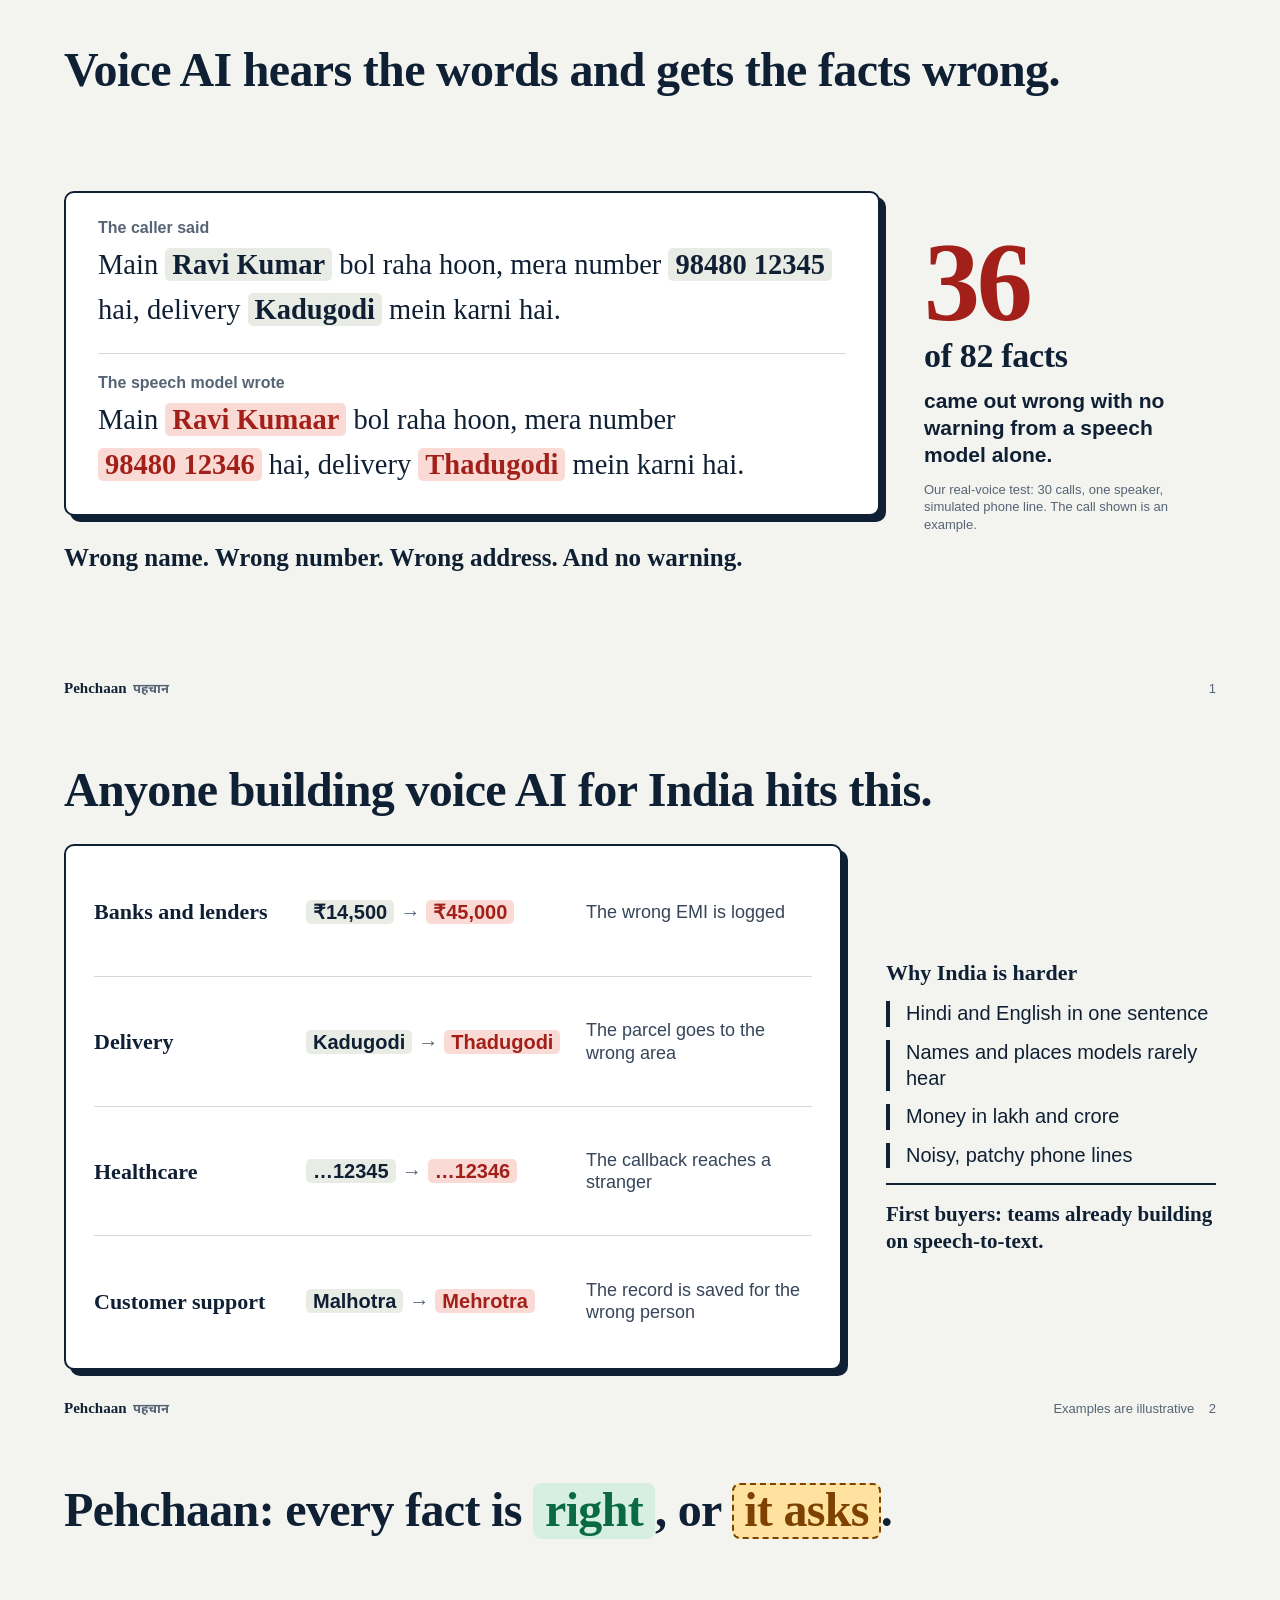
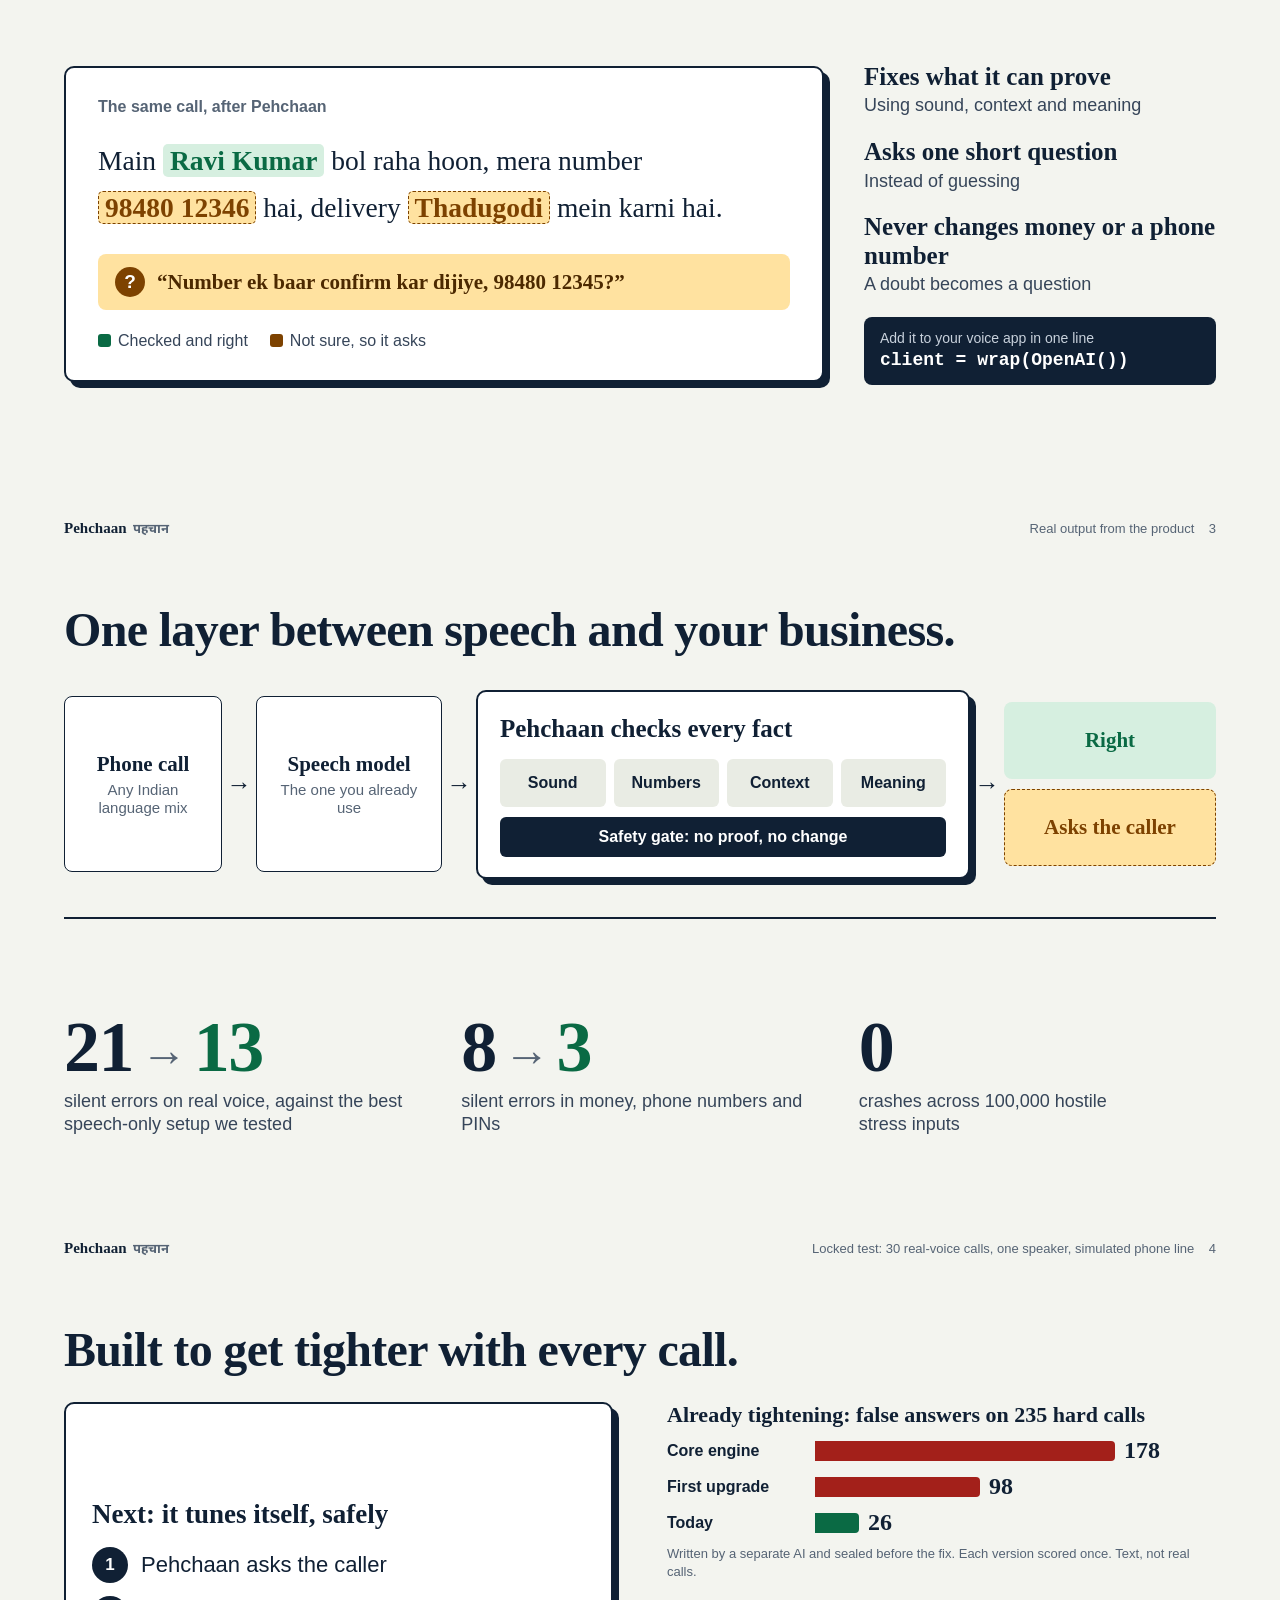
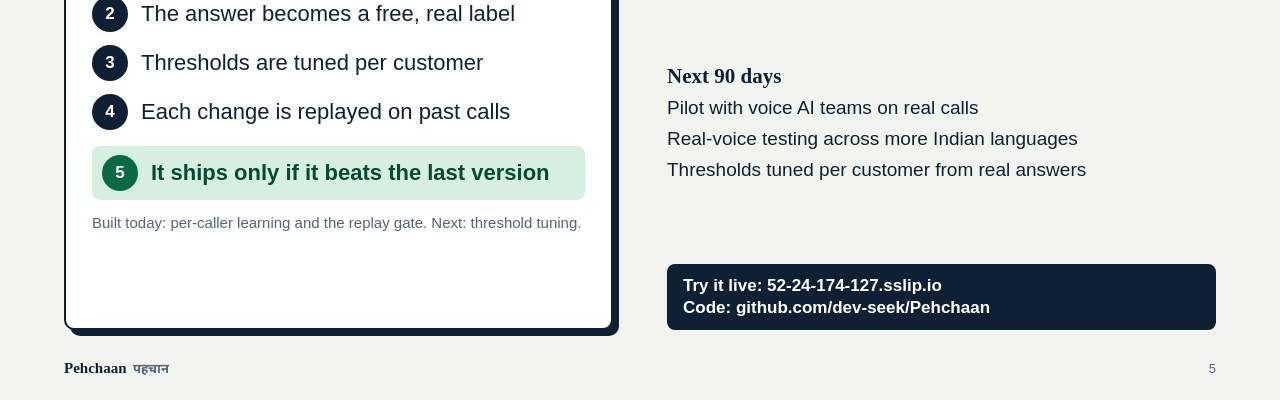
==== docs/deck/deck.html @ 42895336 "Add the five-slide deck and run on machines without git A blank Ubuntu server has no git, and the ru" ====
<!doctype html>
<html lang="en">
<head>
<meta charset="utf-8">
<title>Pehchaan</title>
<style>
@font-face { font-family: "Pehchaan Indic"; src: url("../../app/static/fonts/noto-devanagari-700.woff2") format("woff2"); font-weight: 700; unicode-range: U+0900-097F; }
@page { size: 1280px 720px; margin: 0; }
:root {
  --ink: #102034; --ink-2: #364559; --ink-3: #566475; --paper: #f3f4ef; --card: #fff; --sunk: #e9ece4; --line: #d5dacf;
  --ok: #0a6a44; --ok-bg: #d6efe0; --ask: #7d4200; --ask-bg: #ffe2a0; --wrong: #a3201a; --wrong-bg: #fadad5;
  --serif: "Pehchaan Indic", "Iowan Old Style", "Palatino Linotype", Palatino, Georgia, serif;
  --sans: "Pehchaan Indic", "Avenir Next", "Segoe UI", Roboto, "Helvetica Neue", Arial, sans-serif;
  --mono: "SF Mono", Menlo, Consolas, monospace;
}
* { box-sizing: border-box; -webkit-print-color-adjust: exact; print-color-adjust: exact; }
html, body { margin: 0; padding: 0; background: var(--paper); color: var(--ink); font-family: var(--sans); }
.slide { position: relative; width: 1280px; height: 720px; padding: 44px 64px 70px; overflow: hidden; background: var(--paper); page-break-after: always; break-after: page; display: flex; flex-direction: column; }
.slide:last-child { page-break-after: auto; break-after: auto; }
h1 { margin: 0; font: 700 48px/1.08 var(--serif); letter-spacing: -.014em; white-space: nowrap; }
h2 { margin: 0; font: 700 22px/1.2 var(--serif); }
p { margin: 0; }
.foot { position: absolute; left: 64px; right: 64px; bottom: 22px; display: flex; justify-content: space-between; align-items: baseline; font-size: 13px; color: var(--ink-3); }
.foot b { font: 700 15px var(--serif); color: var(--ink); }
.foot .hi { font-weight: 700; margin-left: 6px; color: var(--ink-3); font-size: 13px; }
.source { font-size: 13px; color: var(--ink-3); line-height: 1.35; }
.stage { background: var(--card); border: 2px solid var(--ink); border-radius: 10px; box-shadow: 6px 6px 0 var(--ink); }
.m { padding: 1px 7px; border-radius: 5px; font-weight: 700; white-space: nowrap; }
.m-bad { background: var(--wrong-bg); color: var(--wrong); }
.m-ok { background: var(--ok-bg); color: var(--ok); }
.m-ask { background: var(--ask-bg); color: var(--ask); outline: 1.5px dashed var(--ask); outline-offset: -1.5px; }
.m-plain { background: var(--sunk); }

/* 1 */
.problem { flex: 1; display: grid; grid-template-columns: 1fr 292px; gap: 44px; align-items: center; margin-top: 18px; }
.said { padding: 26px 32px; display: grid; gap: 20px; }
.said small { display: block; margin-bottom: 5px; font-size: 16px; font-weight: 700; color: var(--ink-3); }
.said p { font: 400 28.5px/1.6 var(--serif); }
.said hr { margin: 0; border: 0; border-top: 1.5px solid var(--line); }
.nowarn { margin-top: 26px; font: 700 25px/1.25 var(--serif); }
.big { font: 700 112px/.92 var(--serif); letter-spacing: -.03em; color: var(--wrong); }
.big span { display: block; margin-top: 6px; font-size: 34px; letter-spacing: -.01em; color: var(--ink); }
.bigtext { margin: 16px 0 12px; font-size: 21px; line-height: 1.3; font-weight: 600; }

/* 2 */
.who { flex: 1; display: grid; grid-template-columns: 1fr 330px; gap: 44px; margin-top: 28px; align-items: stretch; }
.rows { display: grid; grid-template-rows: repeat(4, 1fr); padding: 2px 28px; }
.row { display: grid; grid-template-columns: 196px 1fr 226px; gap: 16px; align-items: center; border-bottom: 1.5px solid var(--line); }
.row:last-child { border-bottom: 0; }
.row b { font: 700 22px/1.15 var(--serif); }
.row .heard { font-size: 20px; line-height: 1.5; }
.row .arrow { margin: 0 6px; color: var(--ink-3); }
.row .cost { font-size: 18px; line-height: 1.25; color: var(--ink-2); }
.hard { display: flex; flex-direction: column; justify-content: center; gap: 15px; padding: 4px 0; }
.hard ul { list-style: none; margin: 0; padding: 0; display: grid; gap: 13px; }
.hard li { font-size: 20px; line-height: 1.28; padding-left: 16px; border-left: 4px solid var(--ink); }
.buyer { padding-top: 16px; border-top: 2px solid var(--ink); font: 700 21px/1.25 var(--serif); }

/* 3 */
.title-marks .r { background: var(--ok-bg); color: var(--ok); padding: 0 12px 3px; border-radius: 8px; }
.title-marks .a { background: var(--ask-bg); color: var(--ask); padding: 0 12px 3px; border-radius: 8px; outline: 2px dashed var(--ask); outline-offset: -2px; }
.built { flex: 1; display: grid; grid-template-columns: 1fr 352px; gap: 40px; margin-top: 22px; align-items: center; }
.result { padding: 30px 32px; display: grid; gap: 22px; }
.result small { font-size: 16px; font-weight: 700; color: var(--ink-3); }
.result .text { font: 400 27.5px/1.7 var(--serif); }
.question { display: flex; gap: 12px; align-items: center; padding: 13px 17px; background: var(--ask-bg); border-radius: 8px; font: 700 21px/1.25 var(--serif); color: #4c2900; }
.question i { flex: none; width: 30px; height: 30px; border-radius: 50%; display: grid; place-items: center; background: var(--ask); color: #fff; font: 700 19px var(--sans); }
.legend { display: flex; gap: 22px; font-size: 16px; color: var(--ink-2); }
.legend span { display: inline-flex; gap: 7px; align-items: center; }
.dot { width: 13px; height: 13px; border-radius: 3px; }
.rules { display: grid; gap: 20px; }
.rules div b { display: block; font: 700 25px/1.15 var(--serif); }
.rules div span { display: block; margin-top: 3px; font-size: 18px; line-height: 1.3; color: var(--ink-2); }
.plug { padding: 13px 16px; background: var(--ink); border-radius: 8px; color: #fff; font: 600 18px/1.3 var(--mono); }
.plug em { display: block; margin-bottom: 3px; font: 400 14px var(--sans); color: #c8d1dc; font-style: normal; }

/* 4 */
.flow { margin-top: 34px; display: grid; grid-template-columns: 158px 34px 186px 34px 1fr 34px 212px; align-items: center; }
.box { min-height: 176px; padding: 14px; display: flex; flex-direction: column; align-items: center; justify-content: center; text-align: center; background: var(--card); border: 1.5px solid var(--ink); border-radius: 8px; font: 700 21px/1.15 var(--serif); }
.box small { display: block; margin-top: 5px; font: 400 15px/1.2 var(--sans); color: var(--ink-3); }
.to { text-align: center; font-size: 25px; color: var(--ink); }
.layer { padding: 22px 22px 20px; }
.layer h2 { font-size: 25px; margin-bottom: 15px; }
.checks { display: grid; grid-template-columns: repeat(4, 1fr); gap: 8px; }
.checks span { padding: 15px 3px; text-align: center; background: var(--sunk); border-radius: 6px; font-size: 16px; font-weight: 700; }
.gate { margin-top: 10px; padding: 11px 10px; text-align: center; background: var(--ink); color: #fff; border-radius: 6px; font-size: 16px; font-weight: 600; }
.outs { display: grid; gap: 10px; }
.out { padding: 27px 12px; text-align: center; border-radius: 8px; font: 700 21px/1.1 var(--serif); }
.proof { flex: 1; margin-top: 38px; display: grid; grid-template-columns: 1fr 1fr 1fr; gap: 40px; align-items: center; align-content: center; border-top: 2px solid var(--ink); padding-top: 18px; }
.num { font: 700 72px/1 var(--serif); letter-spacing: -.02em; white-space: nowrap; }
.num i { font-style: normal; color: var(--ink-3); font-size: 46px; margin: 0 8px; }
.num em { font-style: normal; color: var(--ok); }
.num-label { margin-top: 7px; font-size: 18px; line-height: 1.25; color: var(--ink-2); }

/* 5 */
.next { flex: 1; display: grid; grid-template-columns: 1fr 1fr; gap: 54px; margin-top: 26px; }
.loop { padding: 22px 26px; display: grid; gap: 13px; align-content: center; }
.loop h2 { margin-bottom: 4px; font-size: 27px; }
.turn { display: grid; grid-template-columns: 36px 1fr; gap: 13px; align-items: center; font-size: 22px; line-height: 1.2; }
.turn i { width: 36px; height: 36px; display: grid; place-items: center; background: var(--ink); color: #fff; border-radius: 50%; font: 700 17px var(--sans); }
.turn.final { margin-top: 3px; padding: 9px 10px; background: var(--ok-bg); border-radius: 8px; color: #064a30; font-weight: 700; }
.turn.final i { background: var(--ok); }
.right { display: flex; flex-direction: column; gap: 16px; justify-content: space-between; }
.bars { display: grid; gap: 9px; }
.bar { display: grid; grid-template-columns: 138px 1fr; gap: 10px; align-items: center; font-size: 16px; font-weight: 600; }
.bar div { display: flex; align-items: center; gap: 9px; font: 700 24px var(--serif); }
.bar s { display: block; height: 20px; border-radius: 0 4px 4px 0; background: var(--wrong); text-decoration: none; }
.bar.now s { background: var(--ok); }
.road { display: grid; gap: 7px; font-size: 19px; line-height: 1.25; }
.road b { font-family: var(--serif); font-size: 21px; }
.links { display: grid; gap: 2px; padding: 12px 16px; background: var(--ink); color: #fff; border-radius: 8px; font-size: 17px; font-weight: 600; }
.links a { color: #fff; text-decoration: none; }
</style>
</head>
<body>

<section class="slide">
  <h1>Voice AI hears the words and gets the facts wrong.</h1>
  <div class="problem">
    <div>
      <div class="stage said">
        <div><small>The caller said</small>
          <p>Main <span class="m m-plain">Ravi Kumar</span> bol raha hoon, mera number <span class="m m-plain">98480 12345</span> hai, delivery <span class="m m-plain">Kadugodi</span> mein karni hai.</p></div>
        <hr>
        <div><small>The speech model wrote</small>
          <p>Main <span class="m m-bad">Ravi Kumaar</span> bol raha hoon, mera number <span class="m m-bad">98480 12346</span> hai, delivery <span class="m m-bad">Thadugodi</span> mein karni hai.</p></div>
      </div>
      <p class="nowarn">Wrong name. Wrong number. Wrong address. And no warning.</p>
    </div>
    <div>
      <div class="big">36<span>of 82 facts</span></div>
      <p class="bigtext">came out wrong with no warning from a speech model alone.</p>
      <p class="source">Our real-voice test: 30 calls, one speaker, simulated phone line. The call shown is an example.</p>
    </div>
  </div>
  <div class="foot"><span><b>Pehchaan</b><span class="hi">पहचान</span></span><span>1</span></div>
</section>

<section class="slide">
  <h1>Anyone building voice AI for India hits this.</h1>
  <div class="who">
    <div class="stage rows">
      <div class="row"><b>Banks and lenders</b><span class="heard"><span class="m m-plain">₹14,500</span><span class="arrow">→</span><span class="m m-bad">₹45,000</span></span><span class="cost">The wrong EMI is logged</span></div>
      <div class="row"><b>Delivery</b><span class="heard"><span class="m m-plain">Kadugodi</span><span class="arrow">→</span><span class="m m-bad">Thadugodi</span></span><span class="cost">The parcel goes to the wrong area</span></div>
      <div class="row"><b>Healthcare</b><span class="heard"><span class="m m-plain">…12345</span><span class="arrow">→</span><span class="m m-bad">…12346</span></span><span class="cost">The callback reaches a stranger</span></div>
      <div class="row"><b>Customer support</b><span class="heard"><span class="m m-plain">Malhotra</span><span class="arrow">→</span><span class="m m-bad">Mehrotra</span></span><span class="cost">The record is saved for the wrong person</span></div>
    </div>
    <div class="hard">
      <h2>Why India is harder</h2>
      <ul>
        <li>Hindi and English in one sentence</li>
        <li>Names and places models rarely hear</li>
        <li>Money in lakh and crore</li>
        <li>Noisy, patchy phone lines</li>
      </ul>
      <p class="buyer">First buyers: teams already building on speech-to-text.</p>
    </div>
  </div>
  <div class="foot"><span><b>Pehchaan</b><span class="hi">पहचान</span></span><span>Examples are illustrative &nbsp;&nbsp; 2</span></div>
</section>

<section class="slide">
  <h1 class="title-marks">Pehchaan: every fact is <span class="r">right</span>, or <span class="a">it asks</span>.</h1>
  <div class="built">
    <div class="stage result">
      <small>The same call, after Pehchaan</small>
      <p class="text">Main <span class="m m-ok">Ravi Kumar</span> bol raha hoon, mera number <span class="m m-ask">98480 12346</span> hai, delivery <span class="m m-ask">Thadugodi</span> mein karni hai.</p>
      <div class="question"><i>?</i><span>“Number ek baar confirm kar dijiye, 98480 12345?”</span></div>
      <div class="legend"><span><i class="dot" style="background:var(--ok)"></i>Checked and right</span><span><i class="dot" style="background:var(--ask)"></i>Not sure, so it asks</span></div>
    </div>
    <div class="rules">
      <div><b>Fixes what it can prove</b><span>Using sound, context and meaning</span></div>
      <div><b>Asks one short question</b><span>Instead of guessing</span></div>
      <div><b>Never changes money or a phone number</b><span>A doubt becomes a question</span></div>
      <div class="plug"><em>Add it to your voice app in one line</em>client = wrap(OpenAI())</div>
    </div>
  </div>
  <div class="foot"><span><b>Pehchaan</b><span class="hi">पहचान</span></span><span>Real output from the product &nbsp;&nbsp; 3</span></div>
</section>

<section class="slide">
  <h1>One layer between speech and your business.</h1>
  <div class="flow">
    <div class="box">Phone call<small>Any Indian language mix</small></div><div class="to">→</div>
    <div class="box">Speech model<small>The one you already use</small></div><div class="to">→</div>
    <div class="stage layer">
      <h2>Pehchaan checks every fact</h2>
      <div class="checks"><span>Sound</span><span>Numbers</span><span>Context</span><span>Meaning</span></div>
      <div class="gate">Safety gate: no proof, no change</div>
    </div><div class="to">→</div>
    <div class="outs"><div class="out m-ok">Right</div><div class="out m-ask">Asks the caller</div></div>
  </div>
  <div class="proof">
    <div><div class="num">21<i>→</i><em>13</em></div><p class="num-label">silent errors on real voice, against the best speech-only setup we tested</p></div>
    <div><div class="num">8<i>→</i><em>3</em></div><p class="num-label">silent errors in money, phone numbers and PINs</p></div>
    <div><div class="num">0</div><p class="num-label">crashes across 100,000 hostile<br>stress inputs</p></div>
  </div>
  <div class="foot"><span><b>Pehchaan</b><span class="hi">पहचान</span></span><span>Locked test: 30 real-voice calls, one speaker, simulated phone line &nbsp;&nbsp; 4</span></div>
</section>

<section class="slide">
  <h1>Built to get tighter with every call.</h1>
  <div class="next">
    <div class="stage loop">
      <h2>Next: it tunes itself, safely</h2>
      <div class="turn"><i>1</i>Pehchaan asks the caller</div>
      <div class="turn"><i>2</i>The answer becomes a free, real label</div>
      <div class="turn"><i>3</i>Thresholds are tuned per customer</div>
      <div class="turn"><i>4</i>Each change is replayed on past calls</div>
      <div class="turn final"><i>5</i>It ships only if it beats the last version</div>
      <p class="source" style="font-size:15px">Built today: per-caller learning and the replay gate. Next: threshold tuning.</p>
    </div>
    <div class="right">
      <div class="bars">
        <h2>Already tightening: false answers on 235 hard calls</h2>
        <div class="bar"><span>Core engine</span><div><s style="width:300px"></s>178</div></div>
        <div class="bar"><span>First upgrade</span><div><s style="width:165px"></s>98</div></div>
        <div class="bar now"><span>Today</span><div><s style="width:44px"></s>26</div></div>
        <p class="source">Written by a separate AI and sealed before the fix. Each version scored once. Text, not real calls.</p>
      </div>
      <div class="road">
        <b>Next 90 days</b>
        <span>Pilot with voice AI teams on real calls</span>
        <span>Real-voice testing across more Indian languages</span>
        <span>Thresholds tuned per customer from real answers</span>
      </div>
      <div class="links"><span>Try it live: <a href="https://52-24-174-127.sslip.io">52-24-174-127.sslip.io</a></span><span>Code: <a href="https://github.com/dev-seek/Pehchaan">github.com/dev-seek/Pehchaan</a></span></div>
    </div>
  </div>
  <div class="foot"><span><b>Pehchaan</b><span class="hi">पहचान</span></span><span>5</span></div>
</section>

</body>
</html>
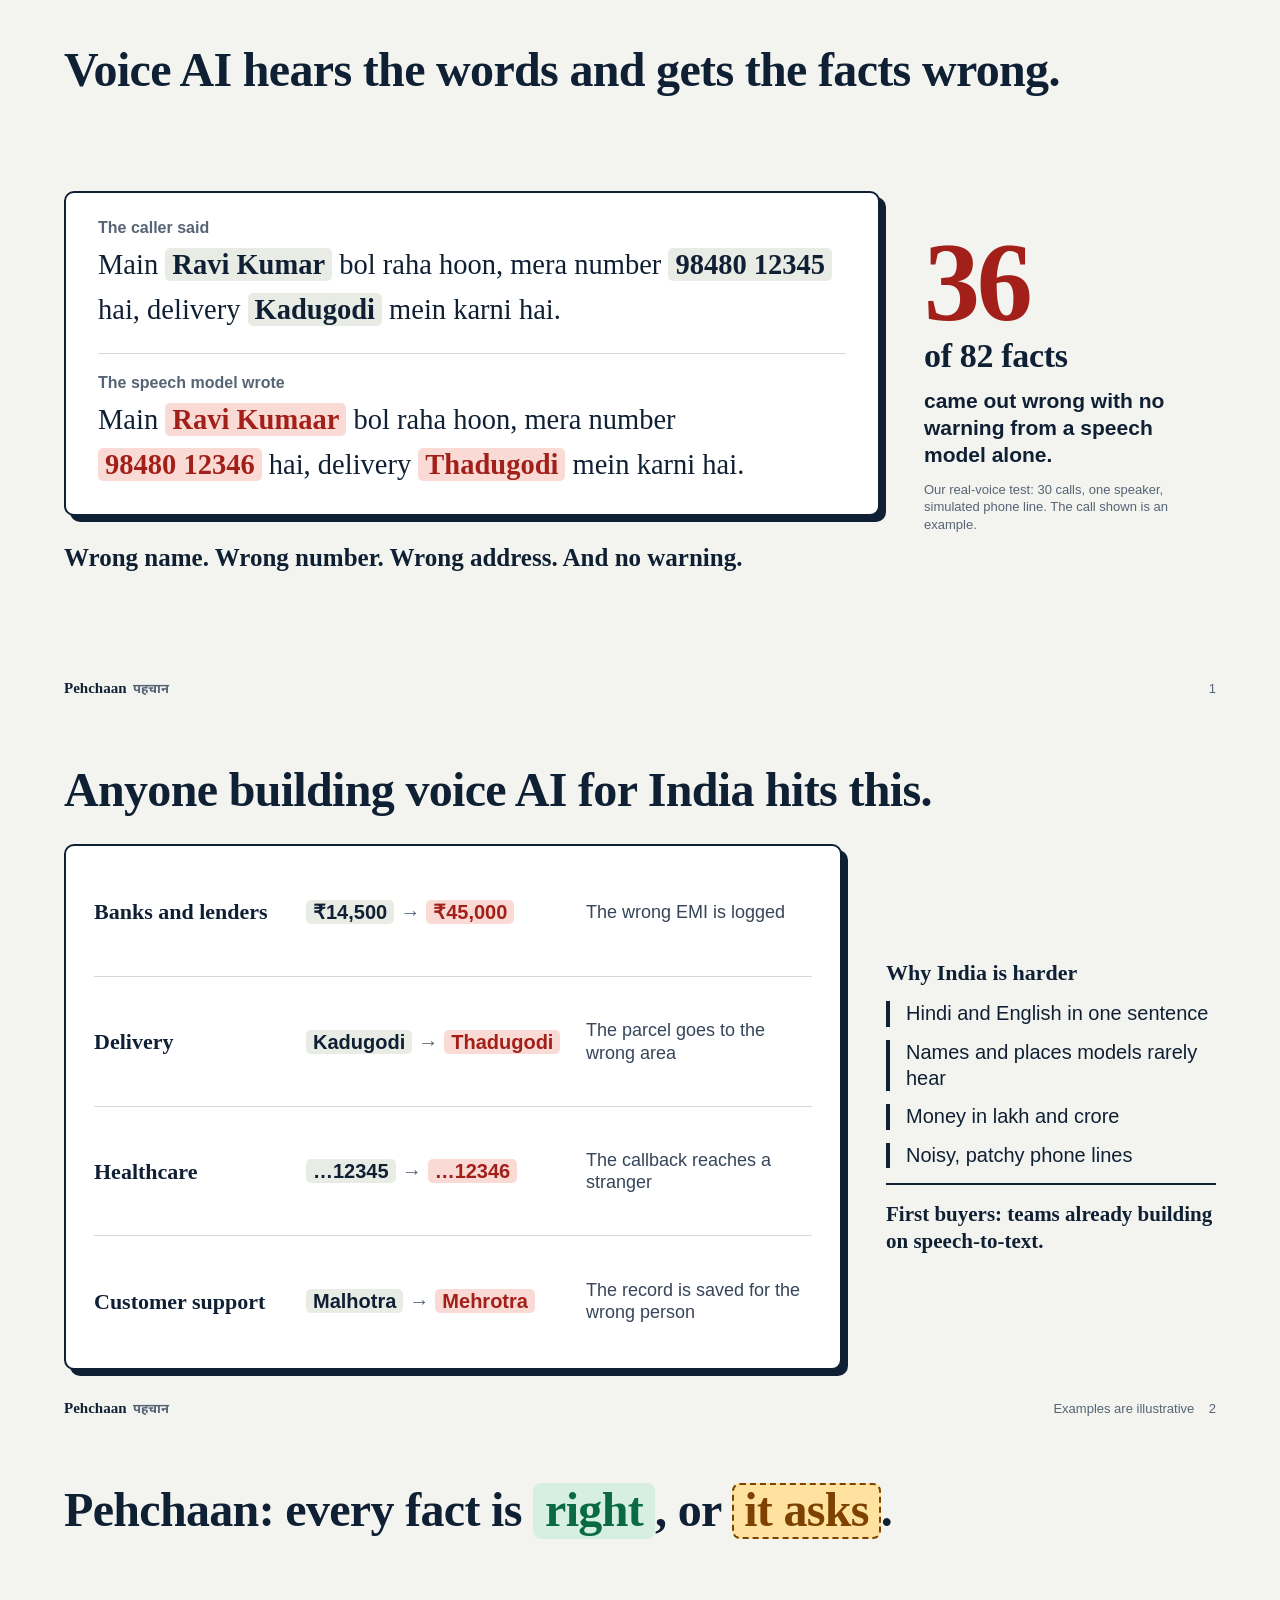
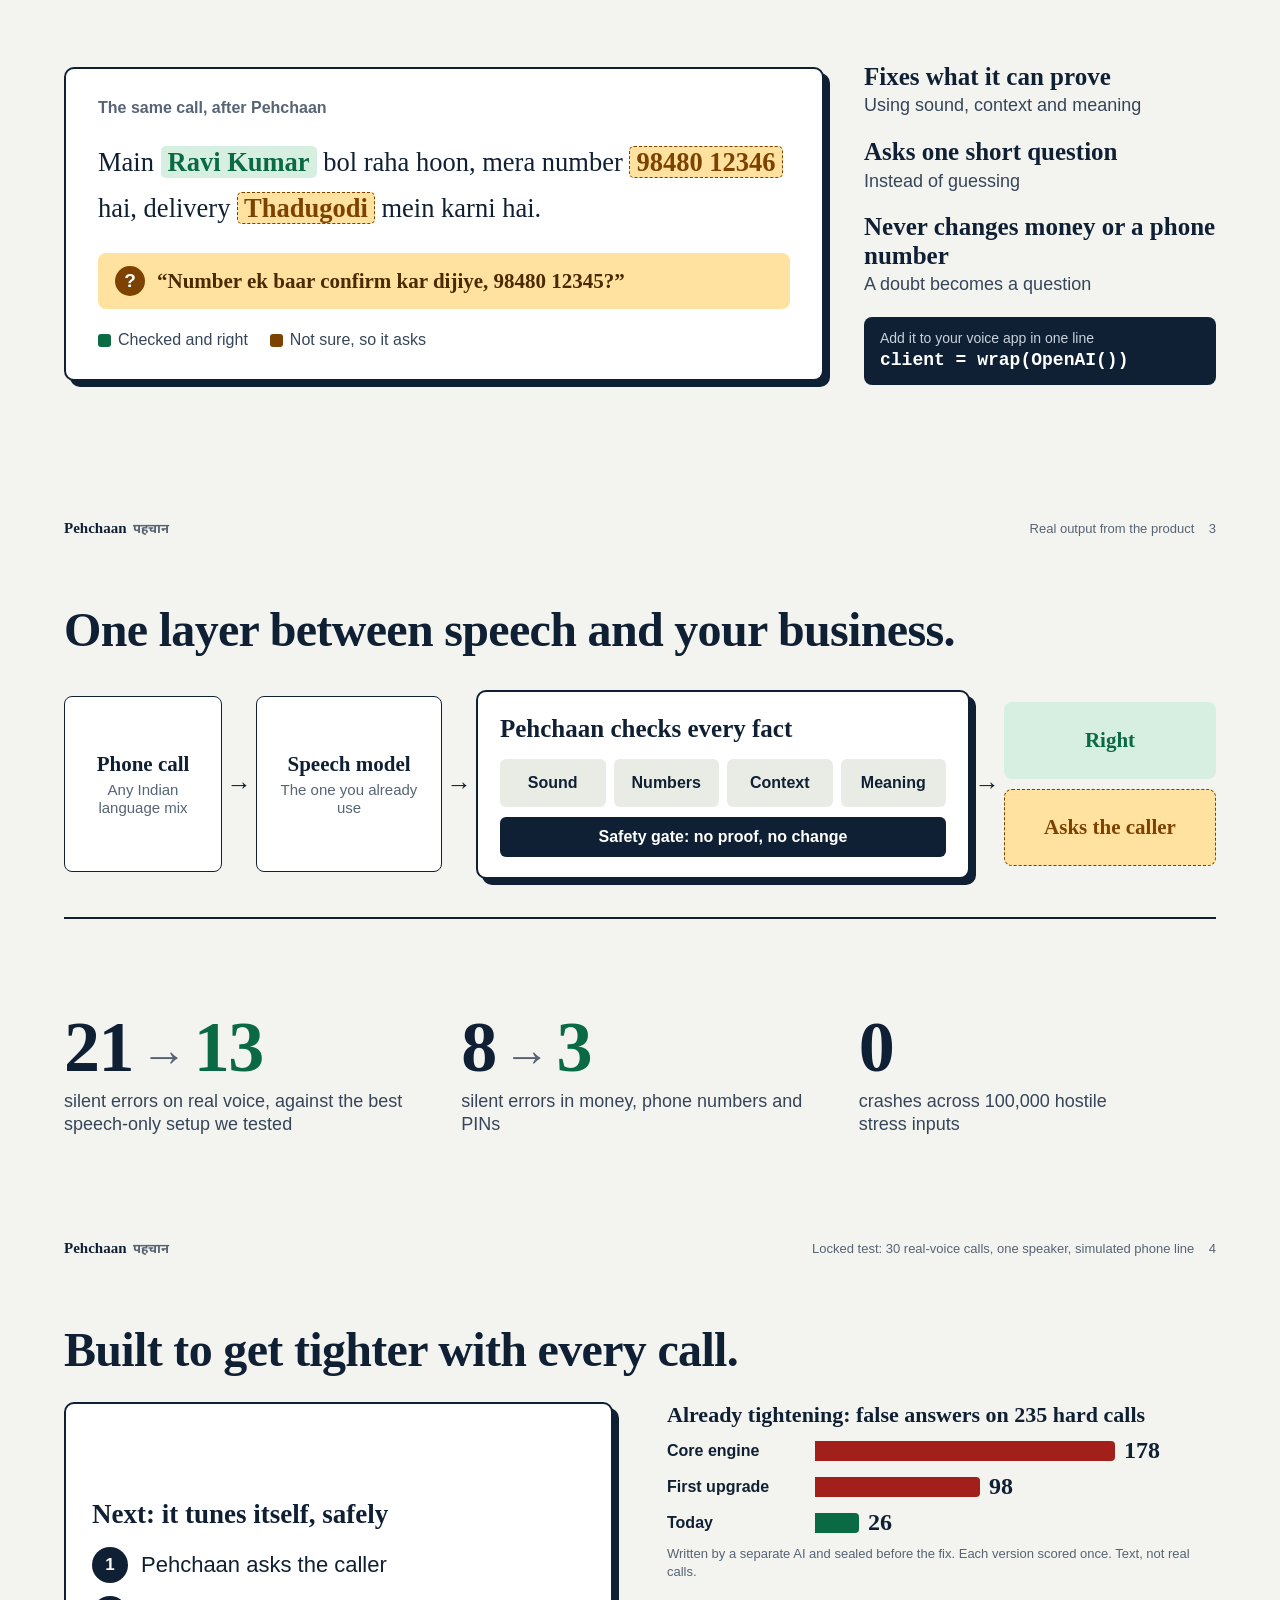
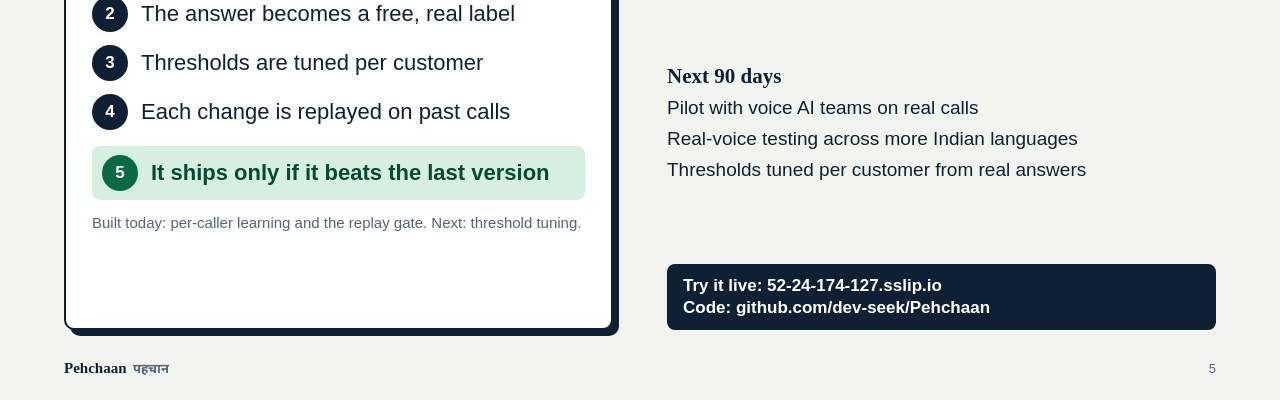
==== commit 69a61da4: "Add the submission zip builder and finish the reviewer path The zip is built only from committed fil" ====
--- a/docs/deck/deck.html
+++ b/docs/deck/deck.html
@@ -62,7 +62,7 @@
 .built { flex: 1; display: grid; grid-template-columns: 1fr 352px; gap: 40px; margin-top: 22px; align-items: center; }
 .result { padding: 30px 32px; display: grid; gap: 22px; }
 .result small { font-size: 16px; font-weight: 700; color: var(--ink-3); }
-.result .text { font: 400 27.5px/1.7 var(--serif); }
+.result .text { font: 400 26.5px/1.75 var(--serif); }
 .question { display: flex; gap: 12px; align-items: center; padding: 13px 17px; background: var(--ask-bg); border-radius: 8px; font: 700 21px/1.25 var(--serif); color: #4c2900; }
 .question i { flex: none; width: 30px; height: 30px; border-radius: 50%; display: grid; place-items: center; background: var(--ask); color: #fff; font: 700 19px var(--sans); }
 .legend { display: flex; gap: 22px; font-size: 16px; color: var(--ink-2); }
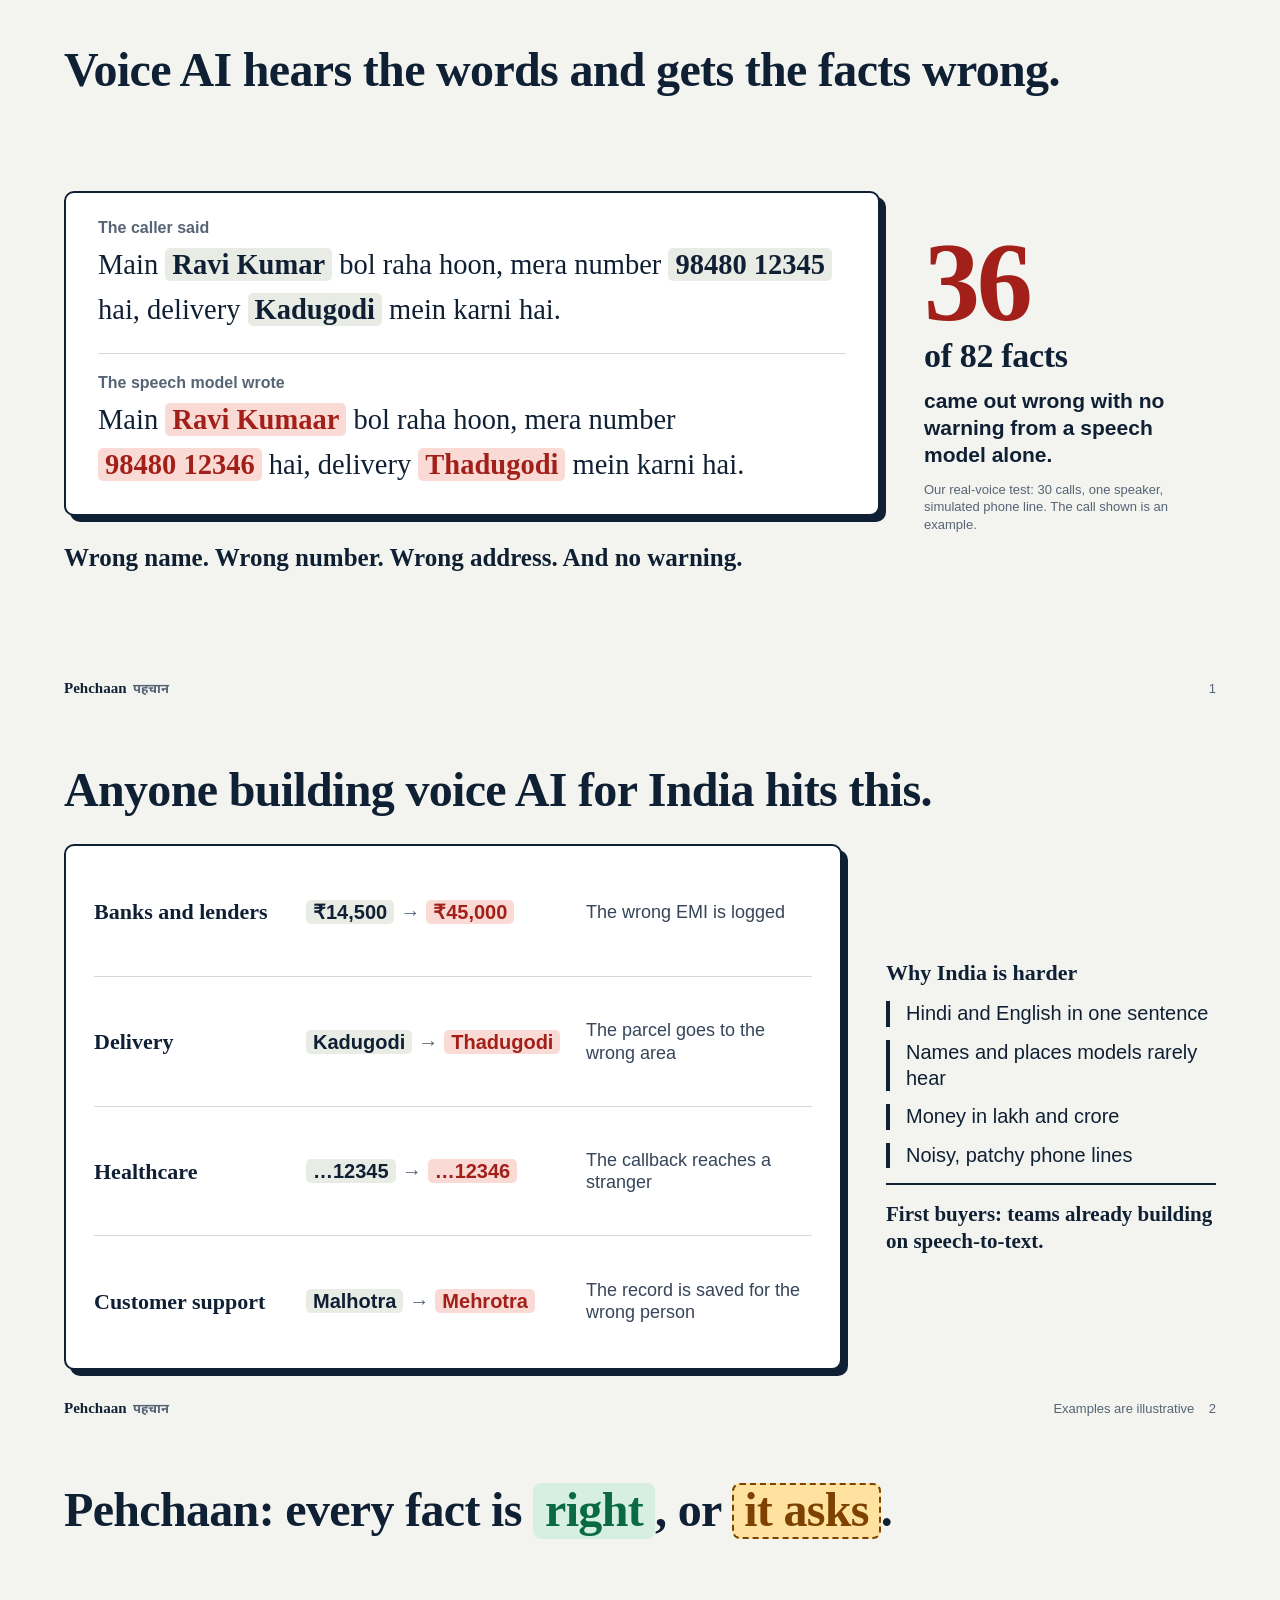
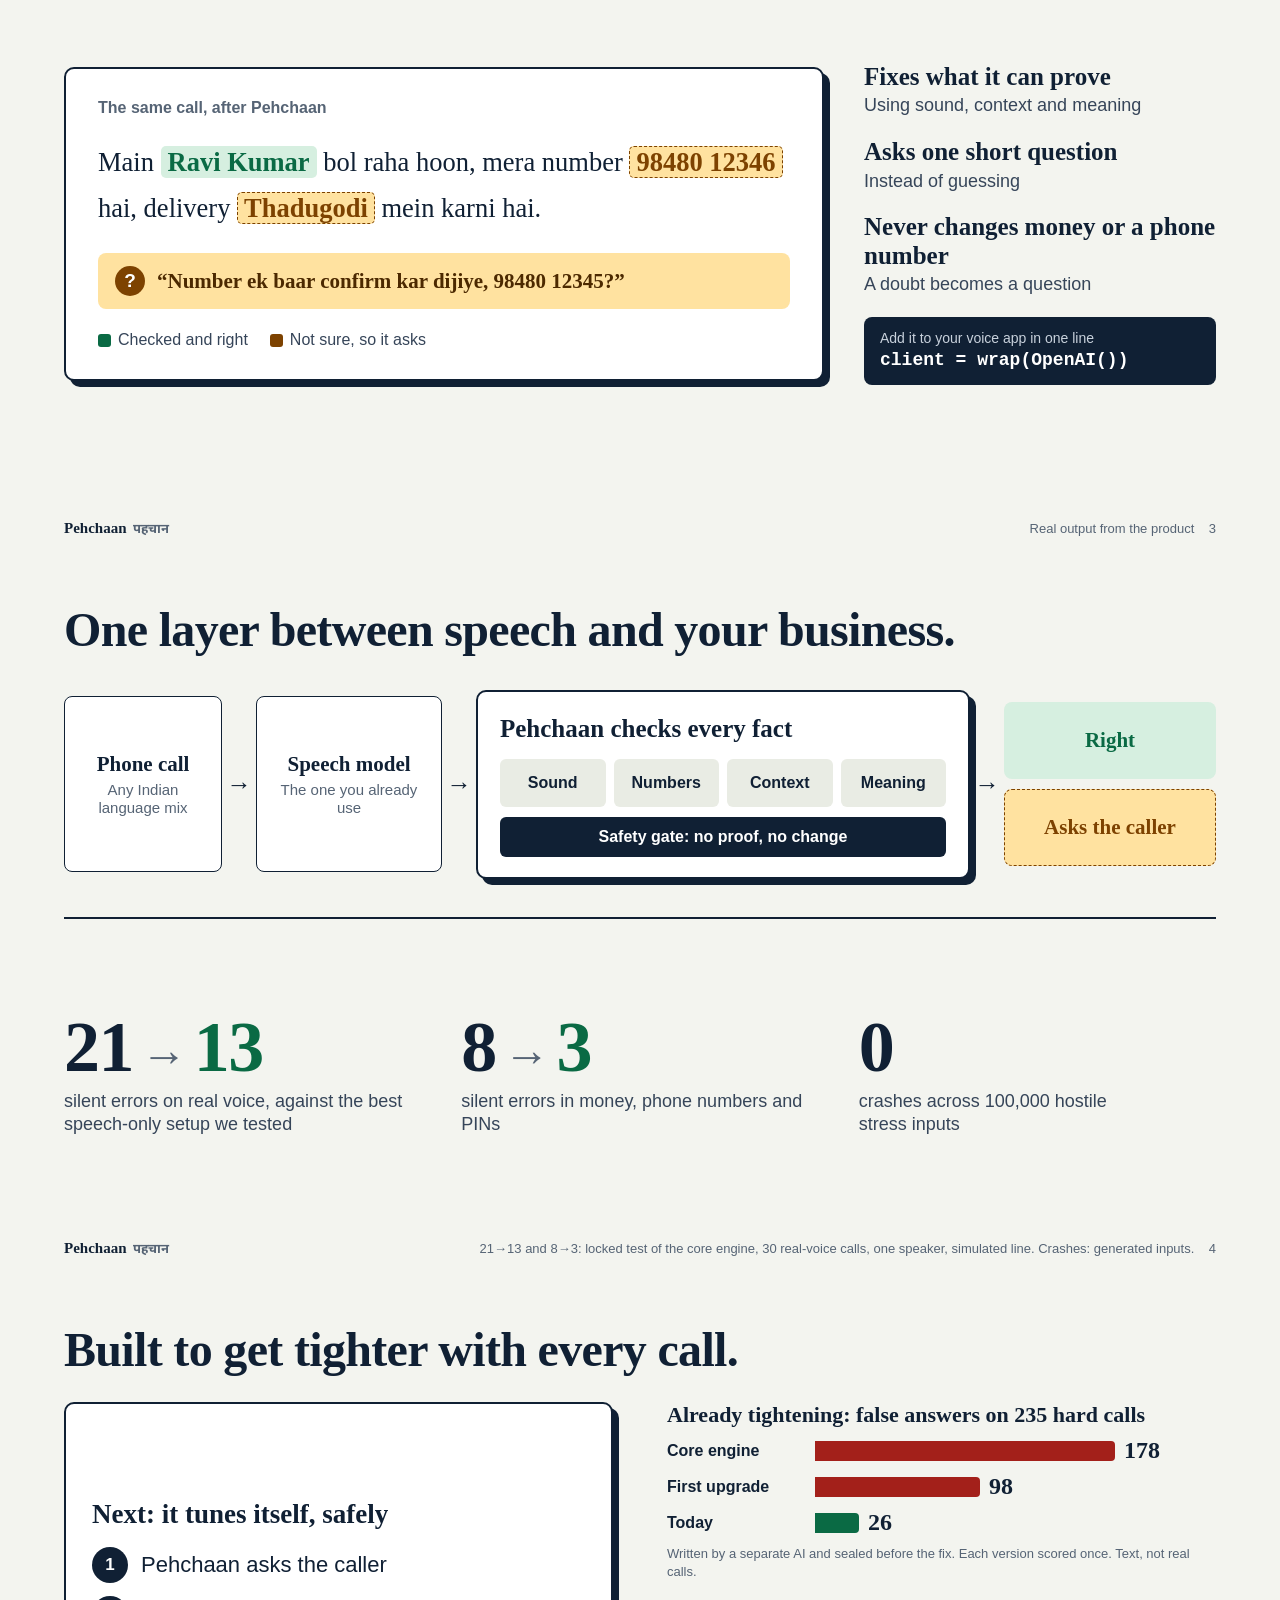
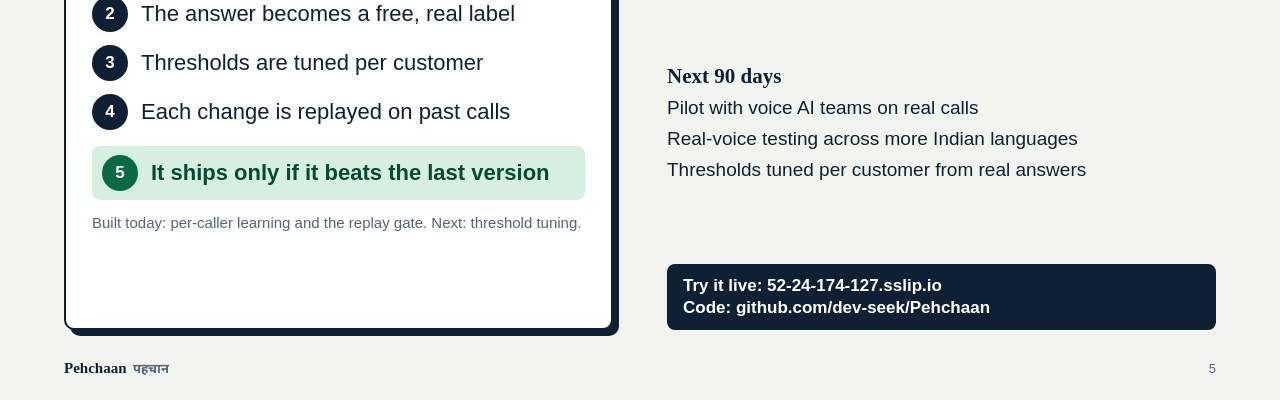
==== commit fff6a62f: "State what each deck number measures and allow the MP4 in the zip The slide footer now separates the" ====
--- a/docs/deck/deck.html
+++ b/docs/deck/deck.html
@@ -195,7 +195,7 @@
     <div><div class="num">8<i>→</i><em>3</em></div><p class="num-label">silent errors in money, phone numbers and PINs</p></div>
     <div><div class="num">0</div><p class="num-label">crashes across 100,000 hostile<br>stress inputs</p></div>
   </div>
-  <div class="foot"><span><b>Pehchaan</b><span class="hi">पहचान</span></span><span>Locked test: 30 real-voice calls, one speaker, simulated phone line &nbsp;&nbsp; 4</span></div>
+  <div class="foot"><span><b>Pehchaan</b><span class="hi">पहचान</span></span><span>21→13 and 8→3: locked test of the core engine, 30 real-voice calls, one speaker, simulated line. Crashes: generated inputs. &nbsp;&nbsp; 4</span></div>
 </section>
 
 <section class="slide">
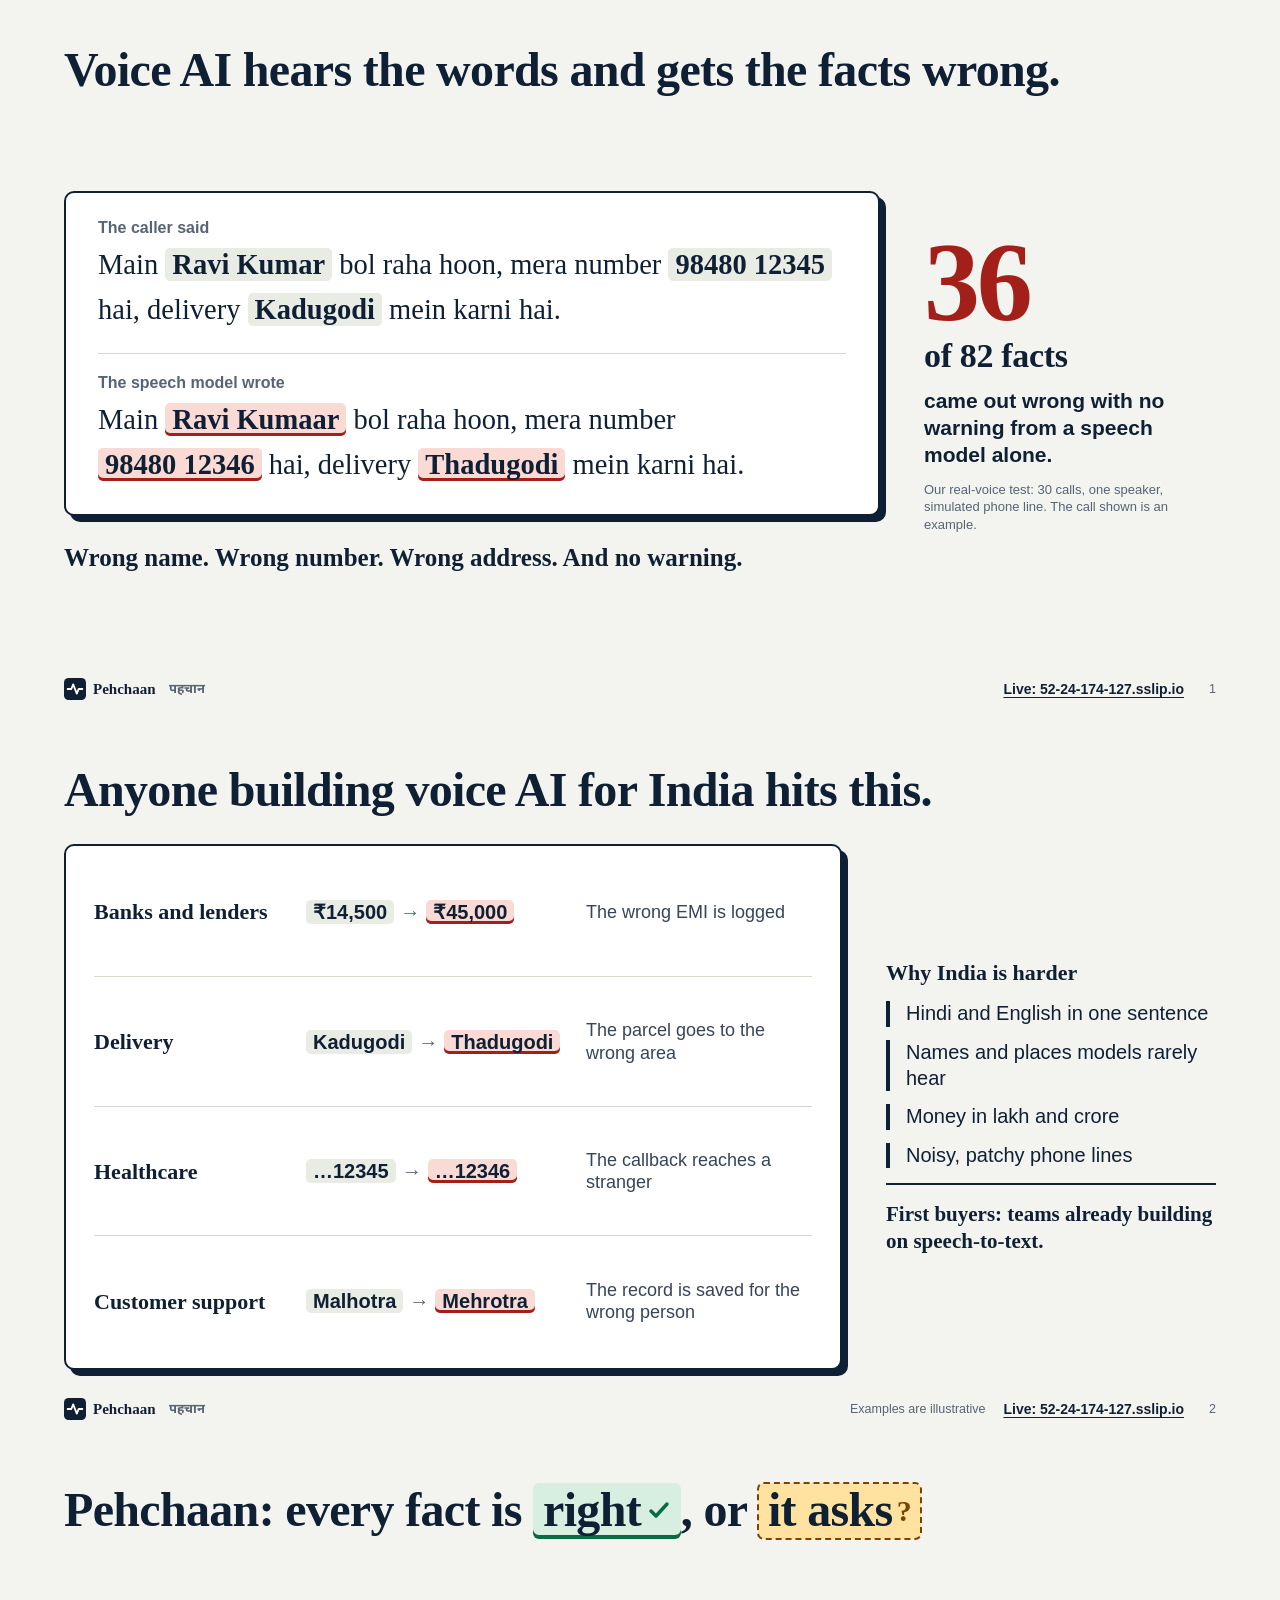
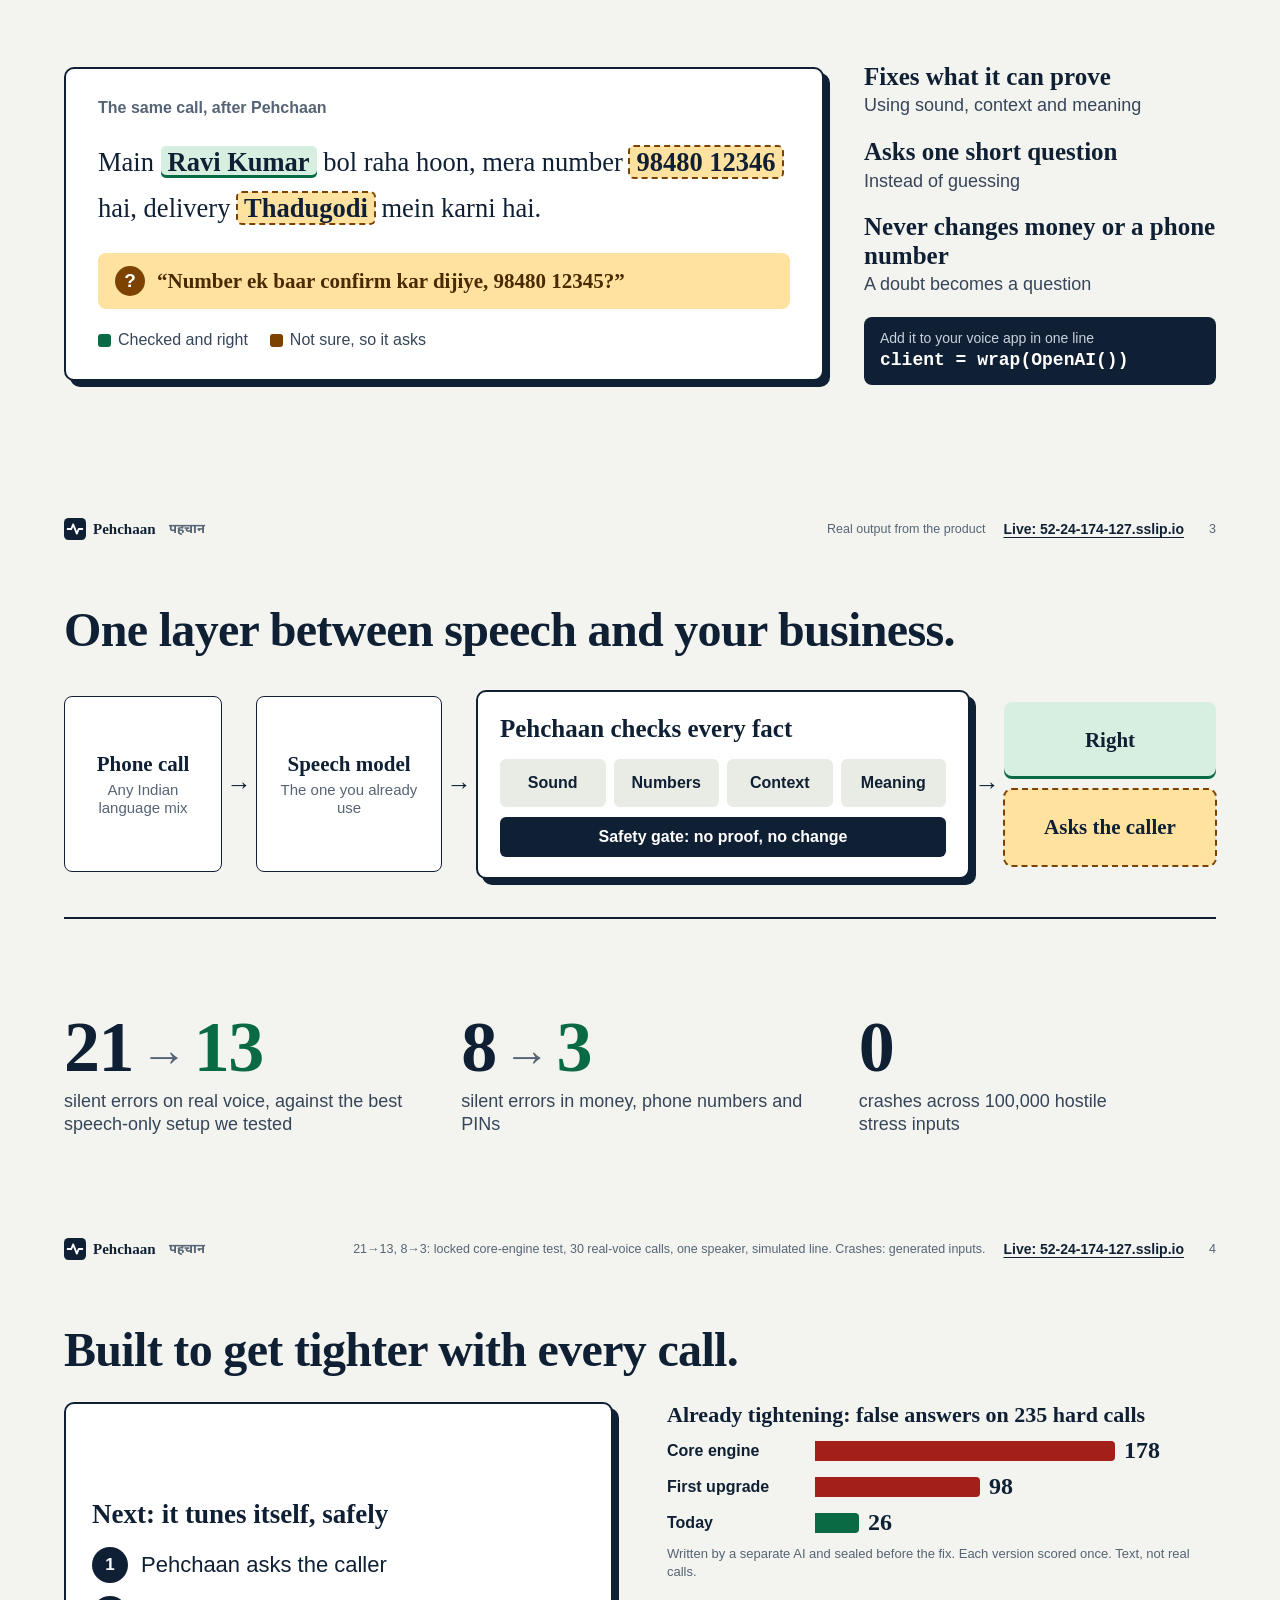
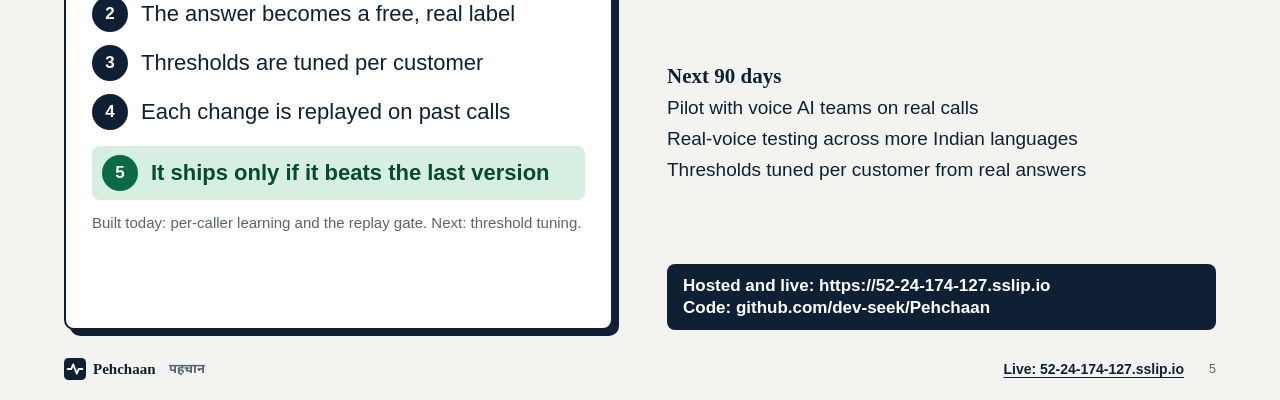
==== commit 0b4792e0: "Match the deck to the website and show the live URL on every slide Co-Authored-By: Claude Opus 5.5 <" ====
--- a/docs/deck/deck.html
+++ b/docs/deck/deck.html
@@ -20,15 +20,20 @@
 h1 { margin: 0; font: 700 48px/1.08 var(--serif); letter-spacing: -.014em; white-space: nowrap; }
 h2 { margin: 0; font: 700 22px/1.2 var(--serif); }
 p { margin: 0; }
-.foot { position: absolute; left: 64px; right: 64px; bottom: 22px; display: flex; justify-content: space-between; align-items: baseline; font-size: 13px; color: var(--ink-3); }
+.foot { position: absolute; left: 64px; right: 64px; bottom: 20px; display: flex; gap: 18px; align-items: center; font-size: 12.5px; color: var(--ink-3); }
+.foot .brand { display: inline-flex; align-items: center; gap: 7px; flex: none; }
+.foot .brand svg { width: 22px; height: 22px; }
+.foot .note { flex: 1; text-align: right; white-space: nowrap; }
+.foot a { flex: none; color: var(--ink); font-size: 14px; font-weight: 700; text-decoration: underline; text-underline-offset: 3px; }
+.foot .n { flex: none; width: 14px; text-align: right; }
 .foot b { font: 700 15px var(--serif); color: var(--ink); }
 .foot .hi { font-weight: 700; margin-left: 6px; color: var(--ink-3); font-size: 13px; }
 .source { font-size: 13px; color: var(--ink-3); line-height: 1.35; }
 .stage { background: var(--card); border: 2px solid var(--ink); border-radius: 10px; box-shadow: 6px 6px 0 var(--ink); }
 .m { padding: 1px 7px; border-radius: 5px; font-weight: 700; white-space: nowrap; }
-.m-bad { background: var(--wrong-bg); color: var(--wrong); }
-.m-ok { background: var(--ok-bg); color: var(--ok); }
-.m-ask { background: var(--ask-bg); color: var(--ask); outline: 1.5px dashed var(--ask); outline-offset: -1.5px; }
+.m-bad { background: var(--wrong-bg); color: var(--ink); box-shadow: inset 0 -3px 0 var(--wrong); }
+.m-ok { background: var(--ok-bg); color: var(--ink); box-shadow: inset 0 -3px 0 var(--ok); }
+.m-ask { background: var(--ask-bg); color: var(--ink); outline: 2px dashed var(--ask); outline-offset: -1px; }
 .m-plain { background: var(--sunk); }
 
 /* 1 */
@@ -57,8 +62,11 @@
 .buyer { padding-top: 16px; border-top: 2px solid var(--ink); font: 700 21px/1.25 var(--serif); }
 
 /* 3 */
-.title-marks .r { background: var(--ok-bg); color: var(--ok); padding: 0 12px 3px; border-radius: 8px; }
-.title-marks .a { background: var(--ask-bg); color: var(--ask); padding: 0 12px 3px; border-radius: 8px; outline: 2px dashed var(--ask); outline-offset: -2px; }
+.title-marks .r { background: var(--ok-bg); color: var(--ink); padding: 0 10px 3px; border-radius: 6px; box-shadow: inset 0 -4px 0 var(--ok); }
+.title-marks svg { width: .5em; height: .5em; margin-left: .12em; vertical-align: .08em; fill: none; stroke-width: 3.4; stroke-linecap: round; stroke-linejoin: round; }
+.title-marks .r svg { stroke: var(--ok); }
+.title-marks .a { background: var(--ask-bg); color: var(--ink); padding: 0 10px 3px; border-radius: 6px; outline: 2.5px dashed var(--ask); outline-offset: -1px; }
+.title-marks .a b { margin-left: .14em; font-size: .62em; vertical-align: .16em; color: var(--ask); }
 .built { flex: 1; display: grid; grid-template-columns: 1fr 352px; gap: 40px; margin-top: 22px; align-items: center; }
 .result { padding: 30px 32px; display: grid; gap: 22px; }
 .result small { font-size: 16px; font-weight: 700; color: var(--ink-3); }
@@ -85,7 +93,7 @@
 .checks span { padding: 15px 3px; text-align: center; background: var(--sunk); border-radius: 6px; font-size: 16px; font-weight: 700; }
 .gate { margin-top: 10px; padding: 11px 10px; text-align: center; background: var(--ink); color: #fff; border-radius: 6px; font-size: 16px; font-weight: 600; }
 .outs { display: grid; gap: 10px; }
-.out { padding: 27px 12px; text-align: center; border-radius: 8px; font: 700 21px/1.1 var(--serif); }
+.out { padding: 27px 12px; text-align: center; border-radius: 8px; white-space: normal; font: 700 21px/1.1 var(--serif); }
 .proof { flex: 1; margin-top: 38px; display: grid; grid-template-columns: 1fr 1fr 1fr; gap: 40px; align-items: center; align-content: center; border-top: 2px solid var(--ink); padding-top: 18px; }
 .num { font: 700 72px/1 var(--serif); letter-spacing: -.02em; white-space: nowrap; }
 .num i { font-style: normal; color: var(--ink-3); font-size: 46px; margin: 0 8px; }
@@ -133,7 +141,7 @@
       <p class="source">Our real-voice test: 30 calls, one speaker, simulated phone line. The call shown is an example.</p>
     </div>
   </div>
-  <div class="foot"><span><b>Pehchaan</b><span class="hi">पहचान</span></span><span>1</span></div>
+  <div class="foot"><span class="brand"><svg viewBox="0 0 24 24"><rect width="24" height="24" rx="5" fill="#102034"/><path d="M4 12h4l2-5 4 10 2-5h4" fill="none" stroke="#fff" stroke-width="2" stroke-linecap="round" stroke-linejoin="round"/></svg><b>Pehchaan</b><span class="hi">पहचान</span></span><span class="note"></span><a href="https://52-24-174-127.sslip.io">Live: 52-24-174-127.sslip.io</a><span class="n">1</span></div>
 </section>
 
 <section class="slide">
@@ -156,11 +164,11 @@
       <p class="buyer">First buyers: teams already building on speech-to-text.</p>
     </div>
   </div>
-  <div class="foot"><span><b>Pehchaan</b><span class="hi">पहचान</span></span><span>Examples are illustrative &nbsp;&nbsp; 2</span></div>
-</section>
-
-<section class="slide">
-  <h1 class="title-marks">Pehchaan: every fact is <span class="r">right</span>, or <span class="a">it asks</span>.</h1>
+  <div class="foot"><span class="brand"><svg viewBox="0 0 24 24"><rect width="24" height="24" rx="5" fill="#102034"/><path d="M4 12h4l2-5 4 10 2-5h4" fill="none" stroke="#fff" stroke-width="2" stroke-linecap="round" stroke-linejoin="round"/></svg><b>Pehchaan</b><span class="hi">पहचान</span></span><span class="note">Examples are illustrative</span><a href="https://52-24-174-127.sslip.io">Live: 52-24-174-127.sslip.io</a><span class="n">2</span></div>
+</section>
+
+<section class="slide">
+  <h1 class="title-marks">Pehchaan: every fact is <span class="r">right<svg viewBox="0 0 24 24"><path d="m4 13 5 5L20 6"/></svg></span>, or <span class="a">it asks<b>?</b></span></h1>
   <div class="built">
     <div class="stage result">
       <small>The same call, after Pehchaan</small>
@@ -175,7 +183,7 @@
       <div class="plug"><em>Add it to your voice app in one line</em>client = wrap(OpenAI())</div>
     </div>
   </div>
-  <div class="foot"><span><b>Pehchaan</b><span class="hi">पहचान</span></span><span>Real output from the product &nbsp;&nbsp; 3</span></div>
+  <div class="foot"><span class="brand"><svg viewBox="0 0 24 24"><rect width="24" height="24" rx="5" fill="#102034"/><path d="M4 12h4l2-5 4 10 2-5h4" fill="none" stroke="#fff" stroke-width="2" stroke-linecap="round" stroke-linejoin="round"/></svg><b>Pehchaan</b><span class="hi">पहचान</span></span><span class="note">Real output from the product</span><a href="https://52-24-174-127.sslip.io">Live: 52-24-174-127.sslip.io</a><span class="n">3</span></div>
 </section>
 
 <section class="slide">
@@ -195,7 +203,7 @@
     <div><div class="num">8<i>→</i><em>3</em></div><p class="num-label">silent errors in money, phone numbers and PINs</p></div>
     <div><div class="num">0</div><p class="num-label">crashes across 100,000 hostile<br>stress inputs</p></div>
   </div>
-  <div class="foot"><span><b>Pehchaan</b><span class="hi">पहचान</span></span><span>21→13 and 8→3: locked test of the core engine, 30 real-voice calls, one speaker, simulated line. Crashes: generated inputs. &nbsp;&nbsp; 4</span></div>
+  <div class="foot"><span class="brand"><svg viewBox="0 0 24 24"><rect width="24" height="24" rx="5" fill="#102034"/><path d="M4 12h4l2-5 4 10 2-5h4" fill="none" stroke="#fff" stroke-width="2" stroke-linecap="round" stroke-linejoin="round"/></svg><b>Pehchaan</b><span class="hi">पहचान</span></span><span class="note">21→13, 8→3: locked core-engine test, 30 real-voice calls, one speaker, simulated line. Crashes: generated inputs.</span><a href="https://52-24-174-127.sslip.io">Live: 52-24-174-127.sslip.io</a><span class="n">4</span></div>
 </section>
 
 <section class="slide">
@@ -224,10 +232,10 @@
         <span>Real-voice testing across more Indian languages</span>
         <span>Thresholds tuned per customer from real answers</span>
       </div>
-      <div class="links"><span>Try it live: <a href="https://52-24-174-127.sslip.io">52-24-174-127.sslip.io</a></span><span>Code: <a href="https://github.com/dev-seek/Pehchaan">github.com/dev-seek/Pehchaan</a></span></div>
-    </div>
-  </div>
-  <div class="foot"><span><b>Pehchaan</b><span class="hi">पहचान</span></span><span>5</span></div>
+      <div class="links"><span>Hosted and live: <a href="https://52-24-174-127.sslip.io">https://52-24-174-127.sslip.io</a></span><span>Code: <a href="https://github.com/dev-seek/Pehchaan">github.com/dev-seek/Pehchaan</a></span></div>
+    </div>
+  </div>
+  <div class="foot"><span class="brand"><svg viewBox="0 0 24 24"><rect width="24" height="24" rx="5" fill="#102034"/><path d="M4 12h4l2-5 4 10 2-5h4" fill="none" stroke="#fff" stroke-width="2" stroke-linecap="round" stroke-linejoin="round"/></svg><b>Pehchaan</b><span class="hi">पहचान</span></span><span class="note"></span><a href="https://52-24-174-127.sslip.io">Live: 52-24-174-127.sslip.io</a><span class="n">5</span></div>
 </section>
 
 </body>
